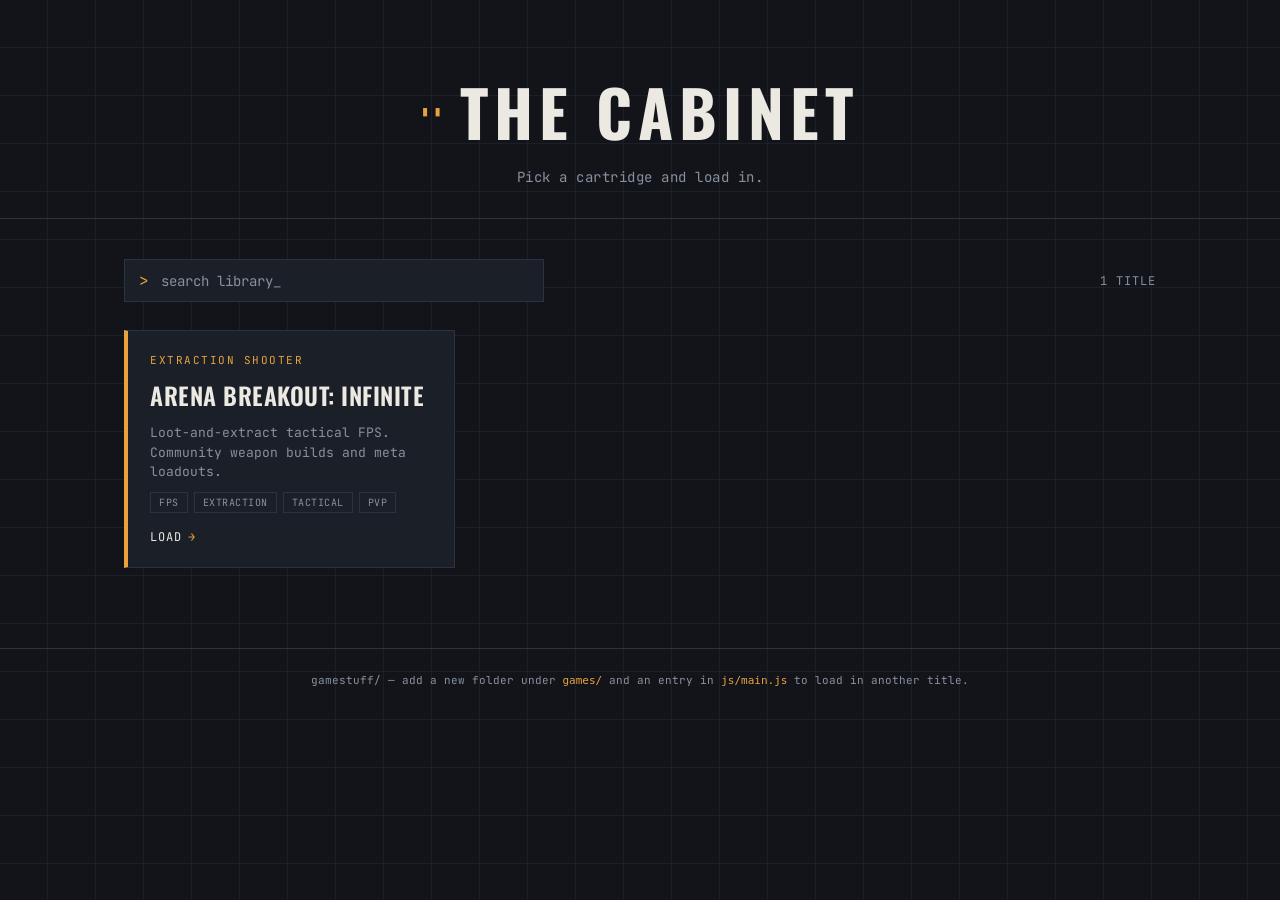
==== index.html @ 42624da1 "Game site v1" ====
<!doctype html>
<html lang="en">
<head>
<meta charset="UTF-8">
<meta name="viewport" content="width=device-width, initial-scale=1.0">
<title>The Cabinet — Game Center</title>
<link rel="preconnect" href="https://fonts.googleapis.com">
<link href="https://fonts.googleapis.com/css2?family=Oswald:wght@400;500;600;700&family=JetBrains+Mono:wght@400;500&display=swap" rel="stylesheet">
<link rel="stylesheet" href="css/main.css">
</head>
<body>

  <header class="hub-header">
    <div class="hub-header__brand">
      <span class="hub-header__mark">▮▮</span>
      <h1>THE CABINET</h1>
    </div>
    <p class="hub-header__tagline">Pick a cartridge and load in.</p>
  </header>

  <main class="hub-main">
    <div class="hub-toolbar">
      <div class="search-box">
        <span class="search-box__prompt">&gt;</span>
        <input id="search" type="text" placeholder="search library_" autocomplete="off" />
      </div>
      <span id="count" class="hub-toolbar__count">0 titles</span>
    </div>

    <div id="grid" class="grid"></div>
    <p id="empty" class="empty-state" hidden>No cartridge matches "<span id="empty-term"></span>". Try another search.</p>
  </main>

  <footer class="hub-footer">
    <span>gamestuff/ — add a new folder under <code>games/</code> and an entry in <code>js/main.js</code> to load in another title.</span>
  </footer>

  <script src="js/main.js"></script>
</body>
</html>
---- css/main.css ----
:root {
  --bg: #12141a;
  --surface: #1b1f27;
  --surface-2: #232838;
  --line: #2d3242;
  --text: #ece9e3;
  --text-dim: #8890a0;
  --accent: #e8a33d;
  --accent-soft: rgba(232, 163, 61, 0.14);
  --font-display: 'Oswald', sans-serif;
  --font-mono: 'JetBrains Mono', monospace;
}

* { box-sizing: border-box; }

body {
  margin: 0;
  background: var(--bg);
  color: var(--text);
  font-family: var(--font-mono);
  min-height: 100vh;
}

/* subtle scanline / grid texture on the body */
body {
  background-image:
    linear-gradient(var(--surface) 1px, transparent 1px),
    linear-gradient(90deg, var(--surface) 1px, transparent 1px);
  background-size: 48px 48px;
  background-position: -1px -1px;
}

a { color: inherit; }

.hub-header {
  padding: 64px 32px 32px;
  text-align: center;
  border-bottom: 1px solid var(--line);
}

.hub-header__brand {
  display: flex;
  align-items: center;
  justify-content: center;
  gap: 14px;
}

.hub-header__mark {
  color: var(--accent);
  letter-spacing: 4px;
  font-size: 14px;
}

.hub-header h1 {
  font-family: var(--font-display);
  font-weight: 700;
  font-size: clamp(2.4rem, 6vw, 4rem);
  letter-spacing: 6px;
  margin: 0;
}

.hub-header__tagline {
  color: var(--text-dim);
  margin: 10px 0 0;
  font-size: 14px;
  letter-spacing: 0.5px;
}

.hub-main {
  max-width: 1080px;
  margin: 0 auto;
  padding: 40px 24px 80px;
}

.hub-toolbar {
  display: flex;
  align-items: center;
  justify-content: space-between;
  gap: 16px;
  margin-bottom: 28px;
  flex-wrap: wrap;
}

.search-box {
  display: flex;
  align-items: center;
  gap: 10px;
  background: var(--surface);
  border: 1px solid var(--line);
  padding: 10px 14px;
  flex: 1;
  min-width: 240px;
  max-width: 420px;
}

.search-box__prompt {
  color: var(--accent);
}

.search-box input {
  background: transparent;
  border: none;
  outline: none;
  color: var(--text);
  font-family: var(--font-mono);
  font-size: 14px;
  width: 100%;
}

.search-box input::placeholder { color: var(--text-dim); }

.hub-toolbar__count {
  color: var(--text-dim);
  font-size: 12px;
  letter-spacing: 1px;
  text-transform: uppercase;
}

.grid {
  display: grid;
  grid-template-columns: repeat(auto-fill, minmax(260px, 1fr));
  gap: 20px;
}

.card {
  background: var(--surface);
  border: 1px solid var(--line);
  border-left: 4px solid var(--spine, var(--accent));
  padding: 22px;
  display: flex;
  flex-direction: column;
  gap: 10px;
  text-decoration: none;
  color: var(--text);
  transition: transform 0.15s ease, background 0.15s ease;
  position: relative;
}

.card:hover, .card:focus-visible {
  background: var(--surface-2);
  transform: translateY(-2px);
}

.card__genre {
  font-size: 11px;
  letter-spacing: 1.5px;
  text-transform: uppercase;
  color: var(--spine, var(--accent));
}

.card__title {
  font-family: var(--font-display);
  font-size: 1.5rem;
  font-weight: 600;
  letter-spacing: 0.5px;
  margin: 0;
  text-transform: uppercase;
}

.card__blurb {
  color: var(--text-dim);
  font-size: 13px;
  line-height: 1.5;
  margin: 0;
  flex: 1;
}

.card__tags {
  display: flex;
  gap: 6px;
  flex-wrap: wrap;
}

.card__tags span {
  font-size: 10px;
  letter-spacing: 0.5px;
  color: var(--text-dim);
  border: 1px solid var(--line);
  padding: 3px 8px;
  text-transform: uppercase;
}

.card__load {
  margin-top: 6px;
  font-size: 12px;
  letter-spacing: 1px;
  color: var(--text);
  display: flex;
  align-items: center;
  gap: 6px;
}

.card__load::after {
  content: "→";
  color: var(--spine, var(--accent));
  transition: transform 0.15s ease;
}

.card:hover .card__load::after { transform: translateX(4px); }

.empty-state {
  color: var(--text-dim);
  text-align: center;
  margin-top: 60px;
  font-size: 14px;
}

.hub-footer {
  text-align: center;
  padding: 24px;
  color: var(--text-dim);
  font-size: 11px;
  border-top: 1px solid var(--line);
}

.hub-footer code {
  color: var(--accent);
}
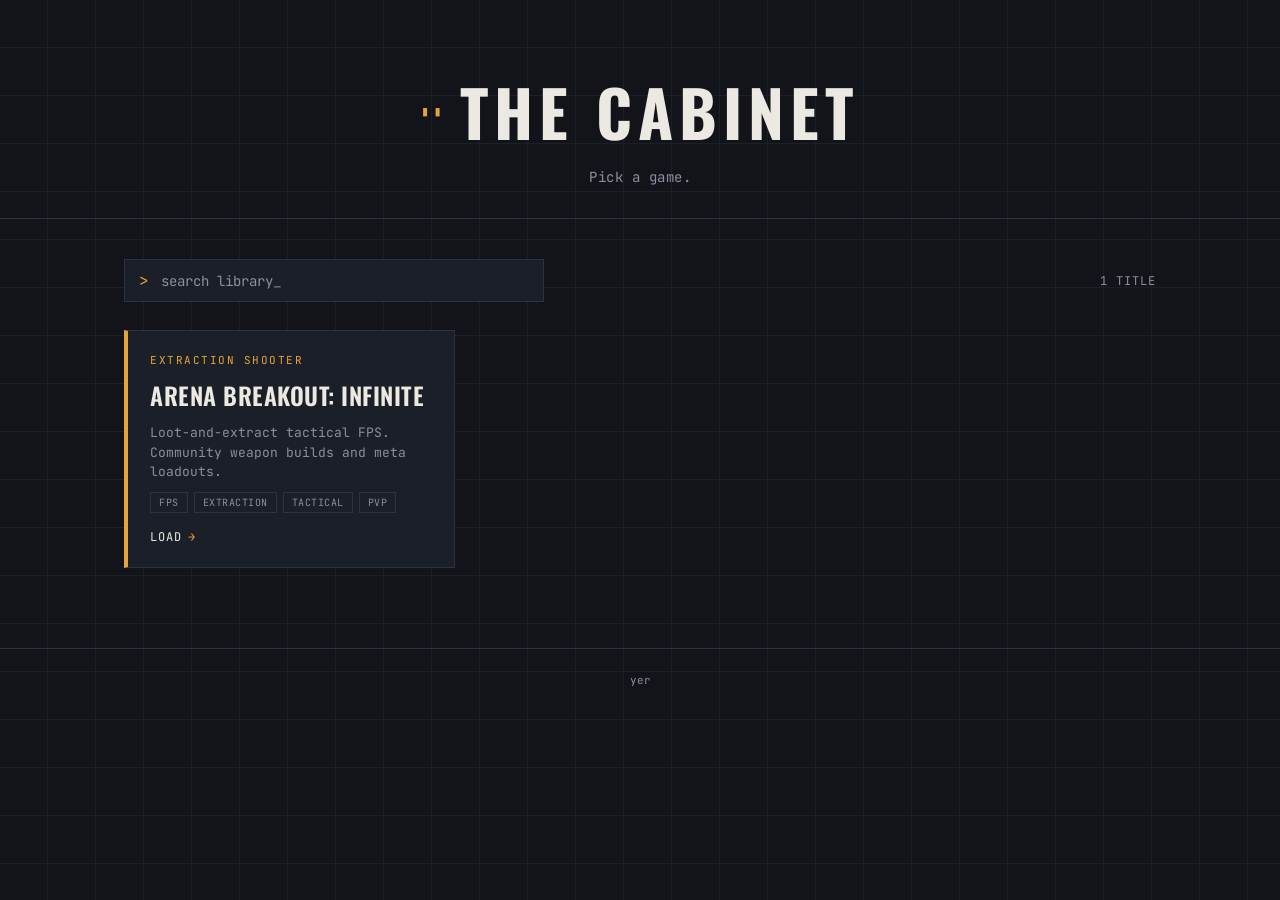
==== commit a18c9240: "Fix typos moment" ====
--- a/index.html
+++ b/index.html
@@ -15,7 +15,7 @@
       <span class="hub-header__mark">▮▮</span>
       <h1>THE CABINET</h1>
     </div>
-    <p class="hub-header__tagline">Pick a cartridge and load in.</p>
+    <p class="hub-header__tagline">Pick a game.</p>
   </header>
 
   <main class="hub-main">
@@ -32,7 +32,7 @@
   </main>
 
   <footer class="hub-footer">
-    <span>gamestuff/ — add a new folder under <code>games/</code> and an entry in <code>js/main.js</code> to load in another title.</span>
+    <span>yer</span>
   </footer>
 
   <script src="js/main.js"></script>
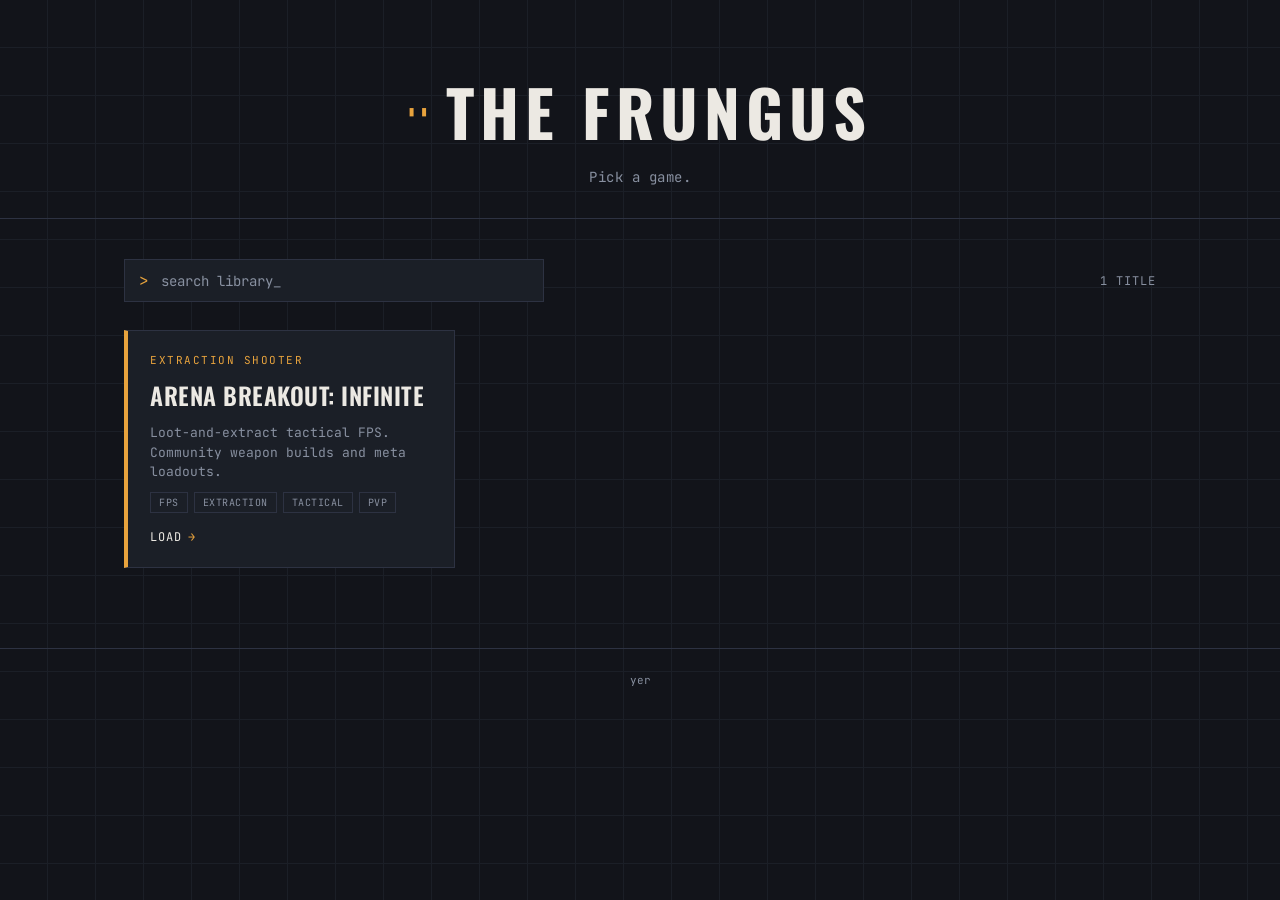
==== commit b7814c90: "the frungus" ====
--- a/index.html
+++ b/index.html
@@ -13,7 +13,7 @@
   <header class="hub-header">
     <div class="hub-header__brand">
       <span class="hub-header__mark">▮▮</span>
-      <h1>THE CABINET</h1>
+      <h1>THE FRUNGUS</h1>
     </div>
     <p class="hub-header__tagline">Pick a game.</p>
   </header>
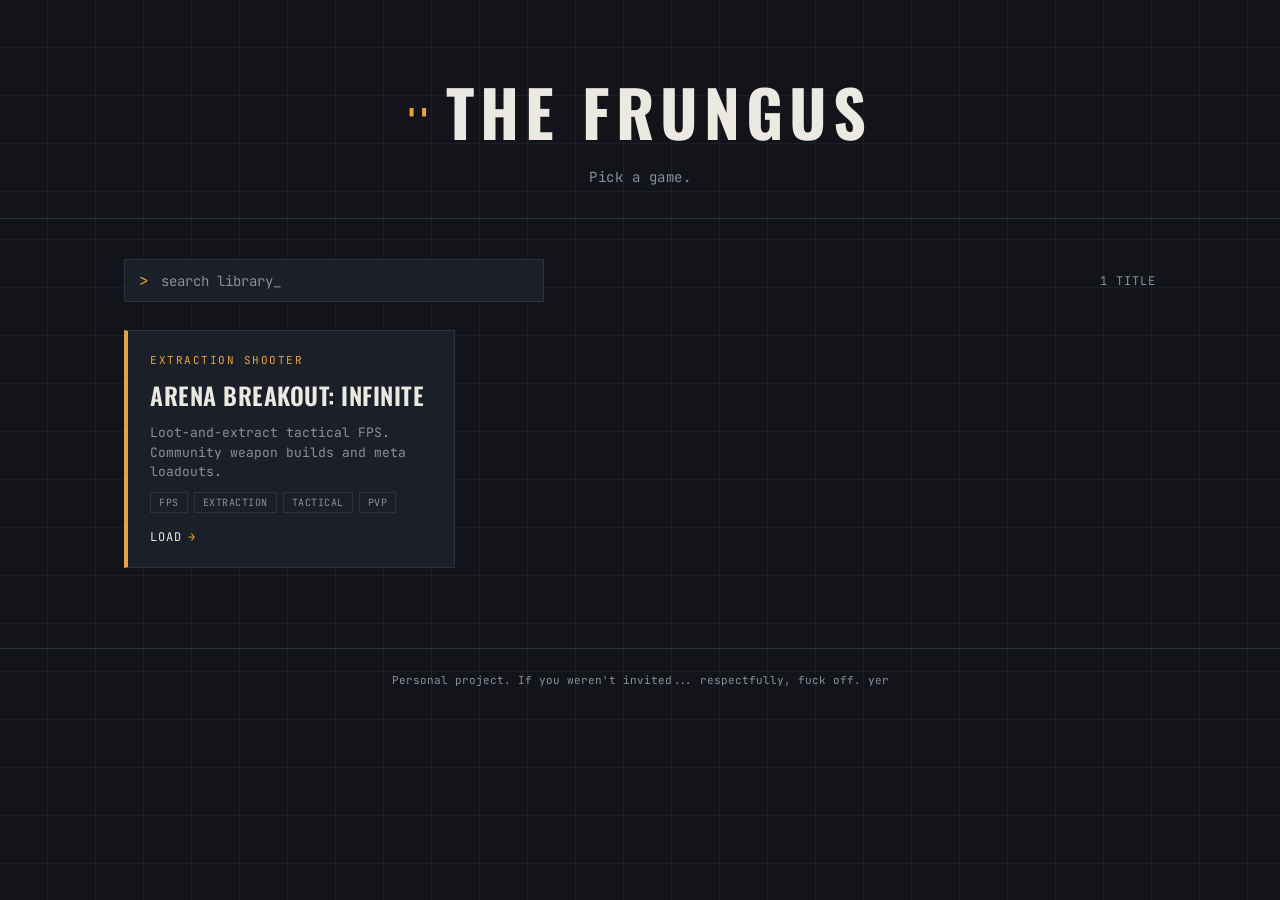
==== commit 750d88fe: "fuckofffooter" ====
--- a/index.html
+++ b/index.html
@@ -3,7 +3,7 @@
 <head>
 <meta charset="UTF-8">
 <meta name="viewport" content="width=device-width, initial-scale=1.0">
-<title>The Cabinet — Game Center</title>
+<title>The Frungus — Game Center</title>
 <link rel="preconnect" href="https://fonts.googleapis.com">
 <link href="https://fonts.googleapis.com/css2?family=Oswald:wght@400;500;600;700&family=JetBrains+Mono:wght@400;500&display=swap" rel="stylesheet">
 <link rel="stylesheet" href="css/main.css">
@@ -28,11 +28,11 @@
     </div>
 
     <div id="grid" class="grid"></div>
-    <p id="empty" class="empty-state" hidden>No cartridge matches "<span id="empty-term"></span>". Try another search.</p>
+    <p id="empty" class="empty-state" hidden>No matches "<span id="empty-term"></span>". Try another search.</p>
   </main>
 
   <footer class="hub-footer">
-    <span>yer</span>
+    <span>Personal project. If you weren't invited... respectfully, fuck off. yer</span>
   </footer>
 
   <script src="js/main.js"></script>
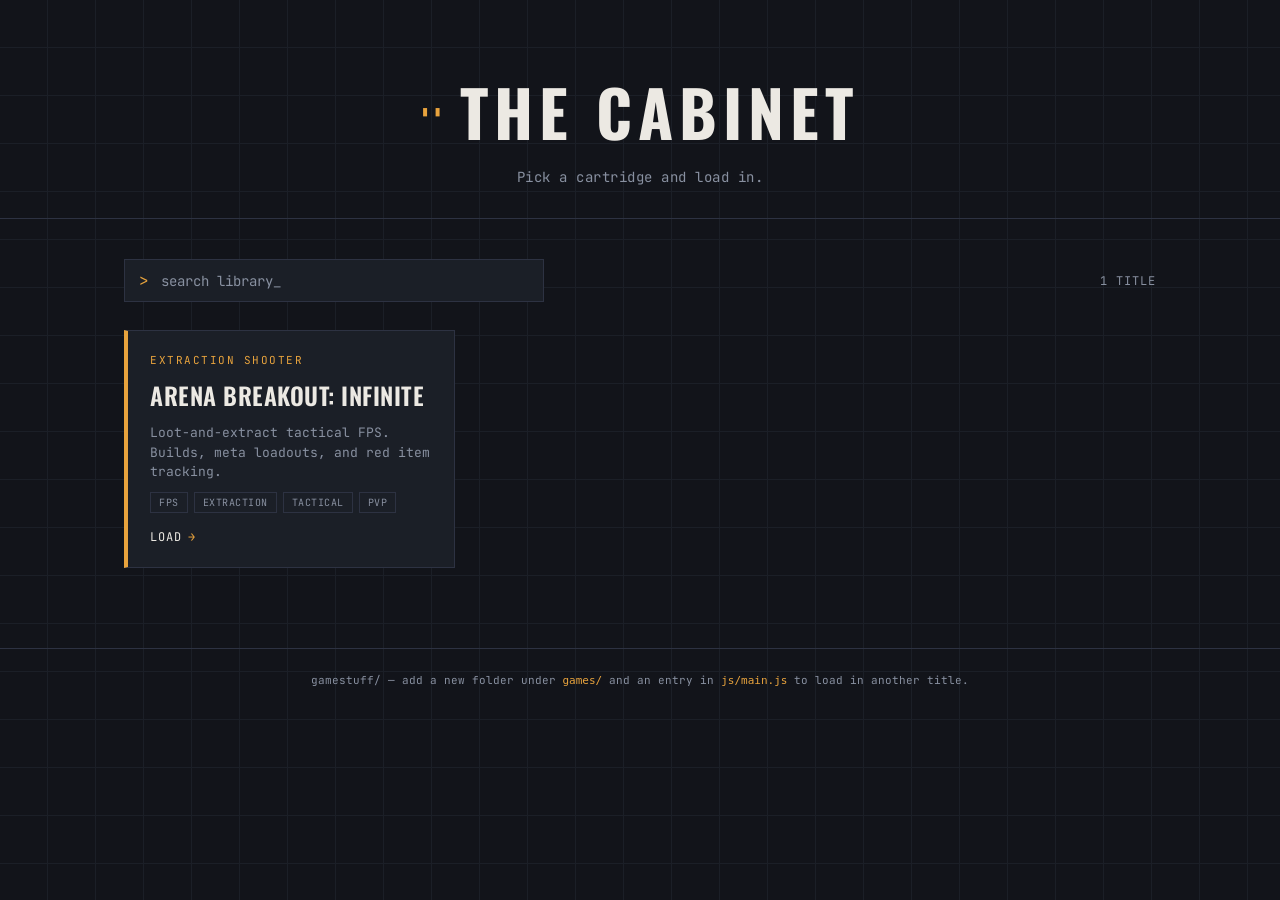
==== commit c140be25: "What the fuck is going on" ====
--- a/index.html
+++ b/index.html
@@ -3,7 +3,7 @@
 <head>
 <meta charset="UTF-8">
 <meta name="viewport" content="width=device-width, initial-scale=1.0">
-<title>The Frungus — Game Center</title>
+<title>The Cabinet — Game Center</title>
 <link rel="preconnect" href="https://fonts.googleapis.com">
 <link href="https://fonts.googleapis.com/css2?family=Oswald:wght@400;500;600;700&family=JetBrains+Mono:wght@400;500&display=swap" rel="stylesheet">
 <link rel="stylesheet" href="css/main.css">
@@ -13,9 +13,9 @@
   <header class="hub-header">
     <div class="hub-header__brand">
       <span class="hub-header__mark">▮▮</span>
-      <h1>THE FRUNGUS</h1>
+      <h1>THE CABINET</h1>
     </div>
-    <p class="hub-header__tagline">Pick a game.</p>
+    <p class="hub-header__tagline">Pick a cartridge and load in.</p>
   </header>
 
   <main class="hub-main">
@@ -28,11 +28,11 @@
     </div>
 
     <div id="grid" class="grid"></div>
-    <p id="empty" class="empty-state" hidden>No matches "<span id="empty-term"></span>". Try another search.</p>
+    <p id="empty" class="empty-state" hidden>No cartridge matches "<span id="empty-term"></span>". Try another search.</p>
   </main>
 
   <footer class="hub-footer">
-    <span>Personal project. If you weren't invited... respectfully, fuck off. yer</span>
+    <span>gamestuff/ — add a new folder under <code>games/</code> and an entry in <code>js/main.js</code> to load in another title.</span>
   </footer>
 
   <script src="js/main.js"></script>
--- a/css/main.css
+++ b/css/main.css
@@ -21,7 +21,6 @@
   min-height: 100vh;
 }
 
-/* subtle scanline / grid texture on the body */
 body {
   background-image:
     linear-gradient(var(--surface) 1px, transparent 1px),
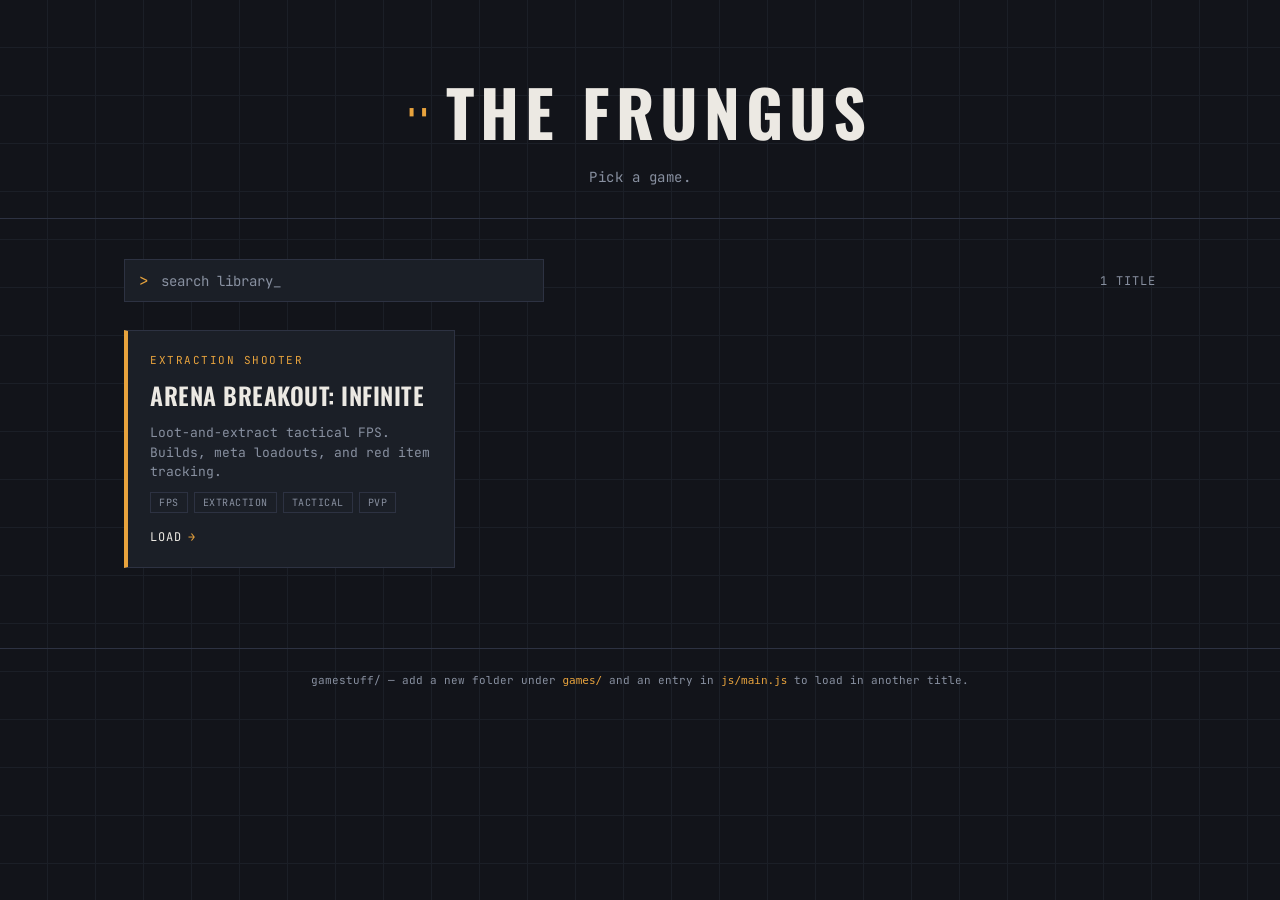
==== commit 5567f58c: "Edit text" ====
--- a/index.html
+++ b/index.html
@@ -13,9 +13,9 @@
   <header class="hub-header">
     <div class="hub-header__brand">
       <span class="hub-header__mark">▮▮</span>
-      <h1>THE CABINET</h1>
+      <h1>THE FRUNGUS</h1>
     </div>
-    <p class="hub-header__tagline">Pick a cartridge and load in.</p>
+    <p class="hub-header__tagline">Pick a game.</p>
   </header>
 
   <main class="hub-main">
@@ -28,7 +28,7 @@
     </div>
 
     <div id="grid" class="grid"></div>
-    <p id="empty" class="empty-state" hidden>No cartridge matches "<span id="empty-term"></span>". Try another search.</p>
+    <p id="empty" class="empty-state" hidden>No matches "<span id="empty-term"></span>". Try another search.</p>
   </main>
 
   <footer class="hub-footer">
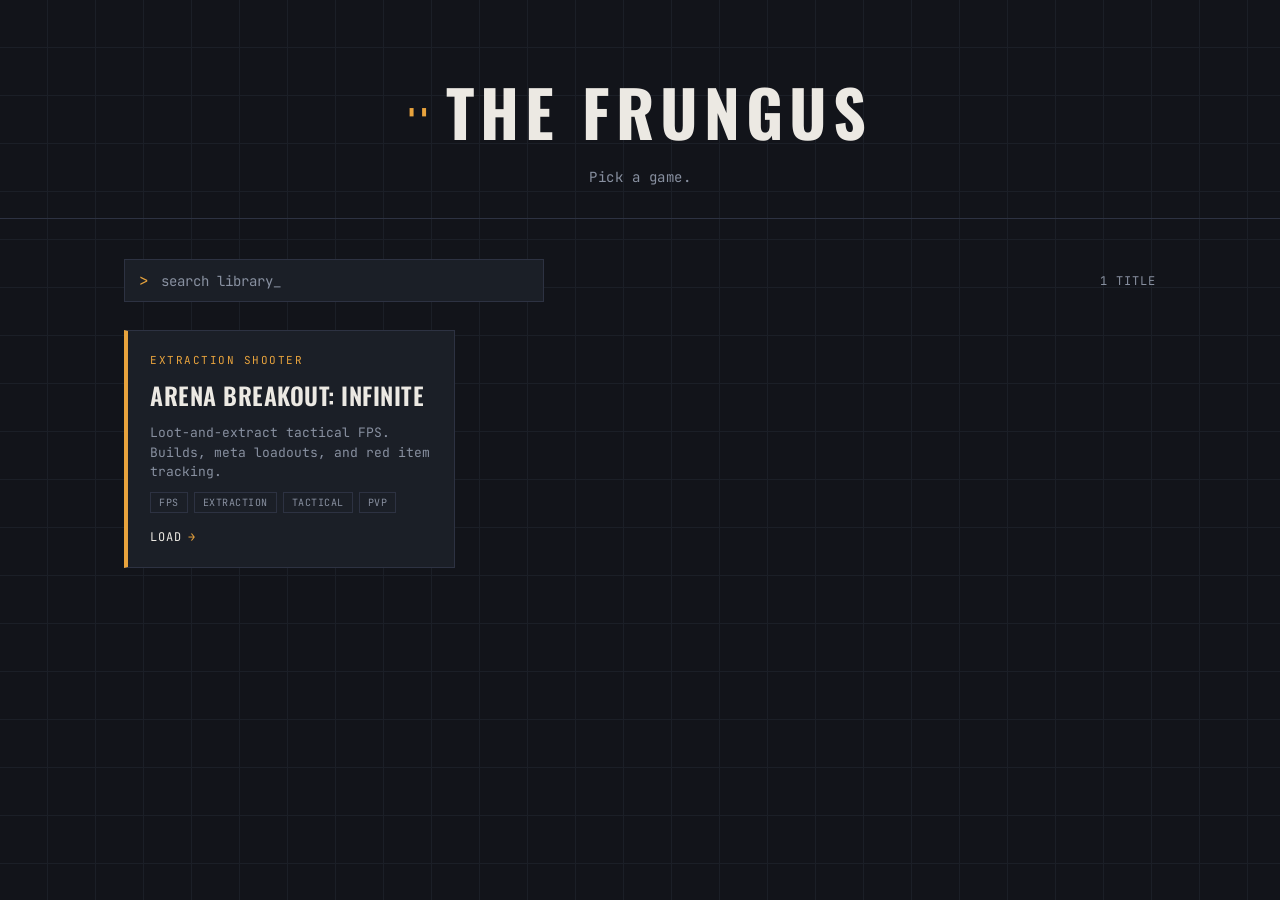
==== commit 3fbc4203: "Fuck Off Footer pt.2" ====
--- a/index.html
+++ b/index.html
@@ -31,9 +31,6 @@
     <p id="empty" class="empty-state" hidden>No matches "<span id="empty-term"></span>". Try another search.</p>
   </main>
 
-  <footer class="hub-footer">
-    <span>gamestuff/ — add a new folder under <code>games/</code> and an entry in <code>js/main.js</code> to load in another title.</span>
-  </footer>
 
   <script src="js/main.js"></script>
 </body>
